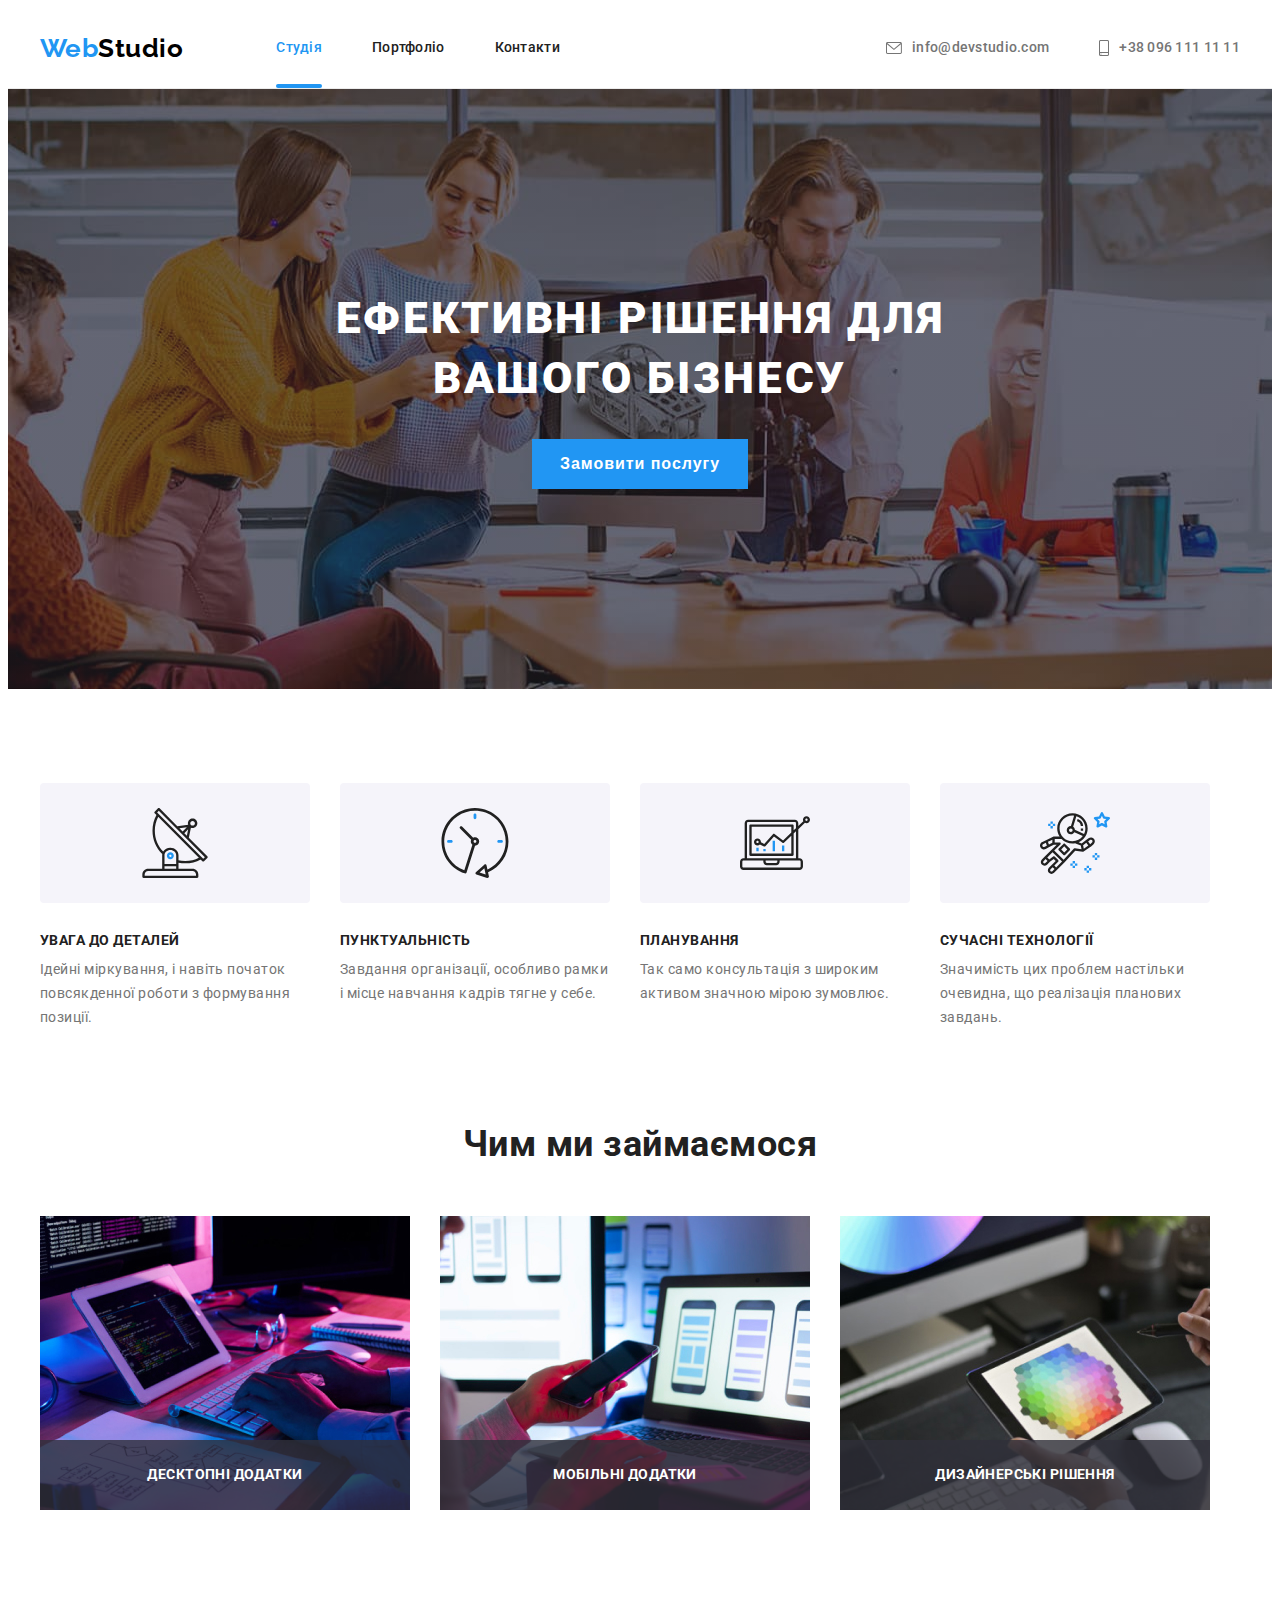
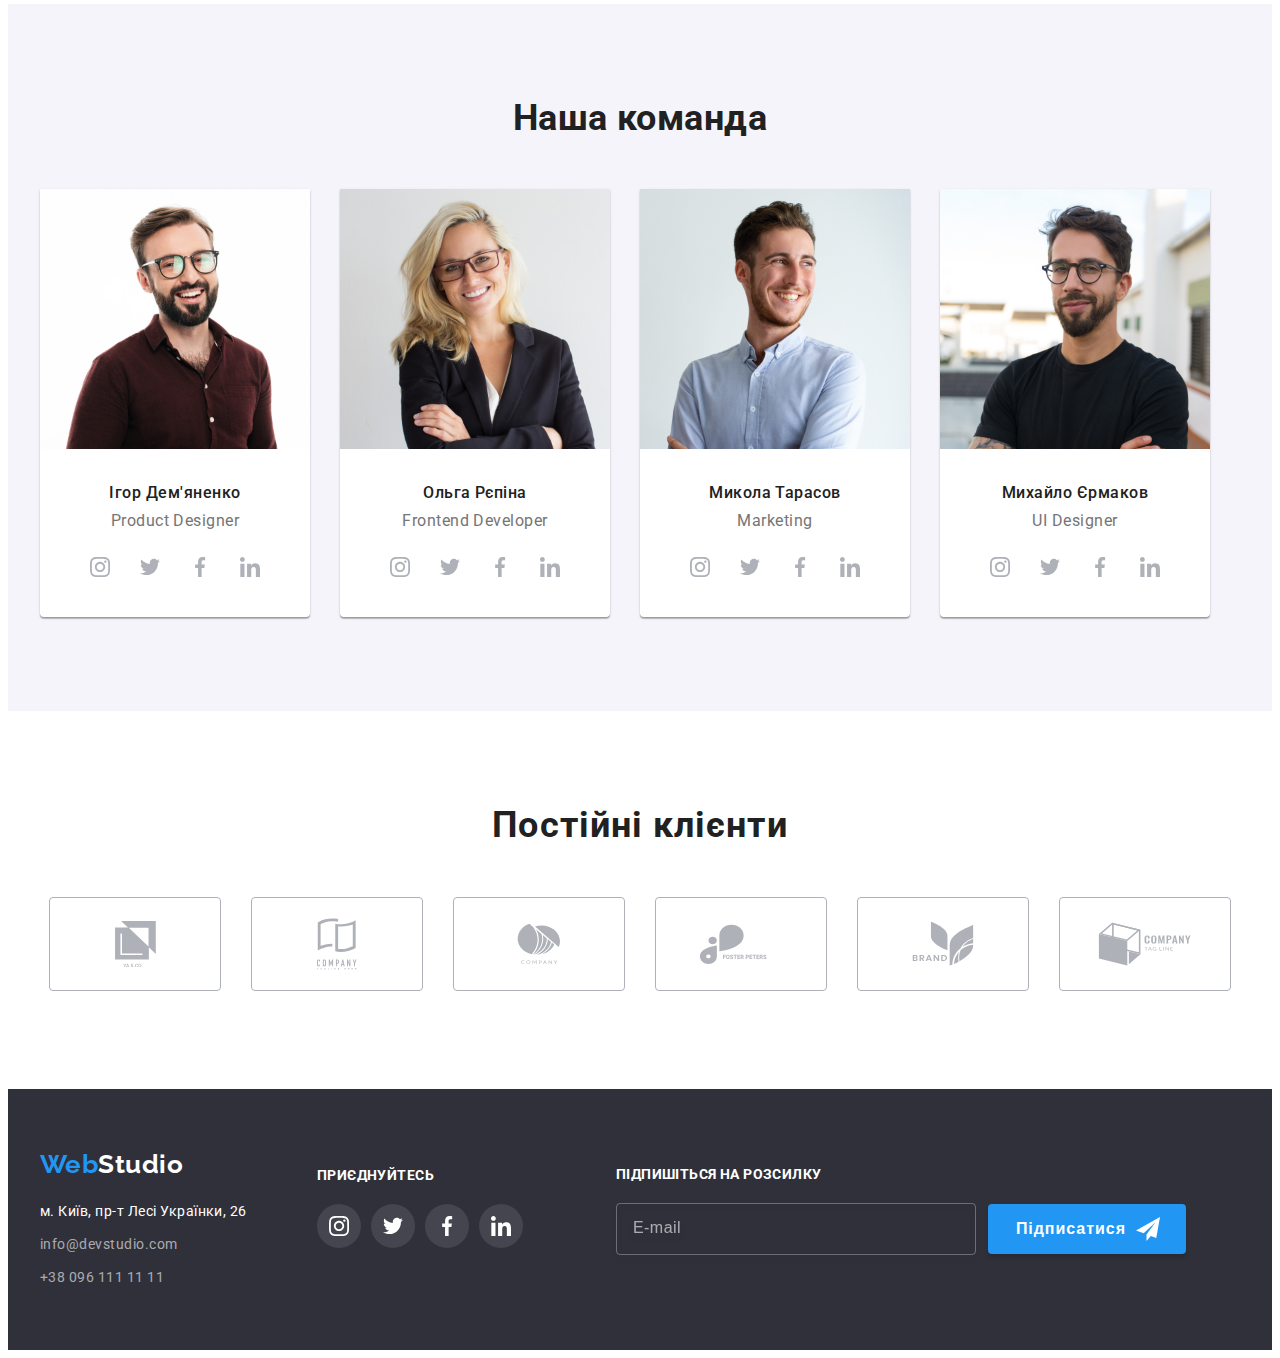
==== index.html @ 874a7e64 "first" ====
<!DOCTYPE html>
<html lang="uk">
  <head>
    <meta charset="UTF-8" />
    <meta http-equiv="X-UA-Compatible" content="IE=edge" />
    <meta name="viewport" content="width=device-width, initial-scale=1.0" />
    <title>Document</title>
    <link
      href="https://fonts.googleapis.com/css2?family=Raleway:wght@700&family=Roboto:wght@400;500;700;900&display=swap"
      rel="stylesheet"
    />
    <link
      rel="stylesheet"
      href="https://cdnjs.cloudflare.com/ajax/libs/modern-normalize/1.1.0/modern-normalize.min.css"
      integrity="sha512-wpPYUAdjBVSE4KJnH1VR1HeZfpl1ub8YT/NKx4PuQ5NmX2tKuGu6U/JRp5y+Y8XG2tV+wKQpNHVUX03MfMFn9Q=="
      crossorigin="anonymous"
      referrerpolicy="no-referrer"
    />
    <link rel="stylesheet" href="./css/styles.css" />
  </head>
  <body>
    <!--Шапка сайта-->
    <header class="page-header">
      <div class="container main-nav">
        <nav class="head-nav">
          <a href="./index.html" class="logo"
            >Web<span class="log">Studio</span></a
          >
          <ul class="site-nav">
            <li class="item">
              <a href="./index.html" class="link curret">Студія</a>
            </li>
            <li class="item">
              <a href="./portfolio.html" class="link">Портфоліо</a>
            </li>
            <li class="item"><a href="" class="link">Контакти</a></li>
          </ul>
        </nav>
        <ul class="auth-nav">
          <li class="item">
            <a href="tel:info@devstudio.com" class="button-primary"
              ><svg class="primary-icon" width="16" height="12">
                <use href="./images/icons.svg#envelope" /></svg
              >info@devstudio.com</a
            >
          </li>
          <li class="item">
            <a href="mailto:+380961111111" class="button-primary"
              ><svg class="primary-icon" width="10" height="16">
                <use href="./images/icons.svg#smartphone" />
              </svg>
              +38 096 111 11 11
            </a>
          </li>
        </ul>
      </div>
    </header>
    <main>
      <!--Эффектив-->
      <section class="hero">
        <div class="container">
          <h1 class="hero-title">Ефективні рішення для вашого бізнесу</h1>
          <button type="button" class="button-premium" data-modal-open>
            Замовити послугу
          </button>
          <div class="backdrop is-hidden" data-modal>
            <div class="modal">
              <button type="button" class="modal-link" data-modal-close>
                <svg class="modal-close" width="18" height="18">
                  <use href="./images/icons.svg#close" />
                </svg>
              </button>
            </div>
          </div>
        </div>
      </section>
      <!--Особенности-->
      <section class="section-first">
        <div class="container">
          <!--<h2 class="section-title">Особенности</h2>-->

          <ul class="feature-list">
            <li class="feature-item">
              <div class="feature-div">
                <svg class="feature-icon" width="70" height="70">
                  <use href="./images/icons.svg#antenna" />
                </svg>
              </div>
              <h3 class="title">Увага до деталей</h3>
              <p class="feature-text">
                Ідейні міркування, і навіть початок повсякденної роботи з
                формування позиції.
              </p>
            </li>
            <li class="feature-item">
              <div class="feature-div">
                <svg class="feature-icon" width="70" height="70">
                  <use href="./images/icons.svg#clock" />
                </svg>
              </div>
              <h3 class="title">Пунктуальність</h3>
              <p class="feature-text">
                Завдання організації, особливо рамки і місце навчання кадрів
                тягне у себе.
              </p>
            </li>
            <li class="feature-item">
              <div class="feature-div">
                <svg class="feature-icon" width="70" height="70">
                  <use href="./images/icons.svg#diagram" />
                </svg>
              </div>
              <h3 class="title">Планування</h3>
              <p class="feature-text">
                Так само консультація з широким активом значною мірою зумовлює.
              </p>
            </li>
            <li class="feature-item">
              <div class="feature-div">
                <svg class="feature-icon" width="70" height="70">
                  <use href="./images/icons.svg#astronaut" />
                </svg>
              </div>
              <h3 class="title">Сучасні технології</h3>
              <p class="feature-text">
                Значимість цих проблем настільки очевидна, що реалізація
                планових завдань.
              </p>
            </li>
          </ul>
        </div>
      </section>
      <!--Чем мы занимаемся-->
      <section class="section-comand">
        <div class="container">
          <h2 class="work-comand">Чим ми займаємося</h2>
          <ul class="work-list">
            <li class="items">
              <img src="./images/imgd.jpg" alt="печатает" width="370" />
              <div class="work-product">
                <p class="title-items">Десктопні додатки</p>
              </div>
            </li>
            <li class="items">
              <img src="./images/imge.jpg" alt="сканирует" width="370" />
              <div class="work-product">
                <p class="title-items">Мобільні додатки</p>
              </div>
            </li>
            <li class="items">
              <img src="./images/imgf.jpg" alt="выбирает" width="370" />
              <div class="work-product">
                <p class="title-items">Дизайнерські рішення</p>
              </div>
            </li>
          </ul>
        </div>
      </section>
      <!--Команда-->
      <section class="work">
        <div class="container">
          <h2 class="work-comand">Наша команда</h2>
          <ul class="work-list">
            <li class="item">
              <img src="./images/imgs.jpg" alt="первый" width="270" />
              <div class="work-div">
                <h3 class="title">Ігор Дем'яненко</h3>
                <p class="work-text">Product Designer</p>
                <ul class="social-lists">
                  <li class="social-list">
                    <a class="social-link" href=""
                      ><svg class="social-icon" width="20" height="20">
                        <use href="./images/icons.svg#instagram" /></svg
                    ></a>
                  </li>
                  <li class="social-list">
                    <a class="social-link" href=""
                      ><svg class="social-icon" width="20" height="20">
                        <use href="./images/icons.svg#twitter" /></svg
                    ></a>
                  </li>
                  <li class="social-list">
                    <a class="social-link" href=""
                      ><svg class="social-icon" width="20" height="20">
                        <use href="./images/icons.svg#facebook" /></svg
                    ></a>
                  </li>
                  <li class="social-list">
                    <a class="social-link" href=""
                      ><svg class="social-icon" width="20" height="20">
                        <use href="./images/icons.svg#linkedin" /></svg
                    ></a>
                  </li>
                </ul>
              </div>
            </li>
            <li class="item">
              <img src="./images/imga.jpg" alt="второй" width="270" />
              <div class="work-div">
                <h3 class="title">Ольга Рєпіна</h3>
                <p class="work-text">Frontend Developer</p>
                <ul class="social-lists">
                  <li class="social-list">
                    <a class="social-link" href=""
                      ><svg class="social-icon" width="20" height="20">
                        <use href="./images/icons.svg#instagram" /></svg
                    ></a>
                  </li>
                  <li class="social-list">
                    <a class="social-link" href=""
                      ><svg class="social-icon" width="20" height="20">
                        <use href="./images/icons.svg#twitter" /></svg
                    ></a>
                  </li>
                  <li class="social-list">
                    <a class="social-link" href=""
                      ><svg class="social-icon" width="20" height="20">
                        <use href="./images/icons.svg#facebook" /></svg
                    ></a>
                  </li>
                  <li class="social-list">
                    <a class="social-link" href=""
                      ><svg class="social-icon" width="20" height="20">
                        <use href="./images/icons.svg#linkedin" /></svg
                    ></a>
                  </li>
                </ul>
              </div>
            </li>
            <li class="item">
              <img src="./images/imgb.jpg" alt="третий" width="270" />
              <div class="work-div">
                <h3 class="title">Микола Тарасов</h3>
                <p class="work-text">Marketing</p>
                <ul class="social-lists">
                  <li class="social-list">
                    <a class="social-link" href=""
                      ><svg class="social-icon" width="20" height="20">
                        <use href="./images/icons.svg#instagram" /></svg
                    ></a>
                  </li>
                  <li class="social-list">
                    <a class="social-link" href=""
                      ><svg class="social-icon" width="20" height="20">
                        <use href="./images/icons.svg#twitter" /></svg
                    ></a>
                  </li>
                  <li class="social-list">
                    <a class="social-link" href=""
                      ><svg class="social-icon" width="20" height="20">
                        <use href="./images/icons.svg#facebook" /></svg
                    ></a>
                  </li>
                  <li class="social-list">
                    <a class="social-link" href=""
                      ><svg class="social-icon" width="20" height="20">
                        <use href="./images/icons.svg#linkedin" /></svg
                    ></a>
                  </li>
                </ul>
              </div>
            </li>
            <li class="item">
              <img src="./images/imgc.jpg" alt="четвертый" width="270" />
              <div class="work-div">
                <h3 class="title">Михайло Єрмаков</h3>
                <p class="work-text">UI Designer</p>
                <ul class="social-lists">
                  <li class="social-list">
                    <a class="social-link" href=""
                      ><svg class="social-icon" width="20" height="20">
                        <use href="./images/icons.svg#instagram" /></svg
                    ></a>
                  </li>
                  <li class="social-list">
                    <a class="social-link" href=""
                      ><svg class="social-icon" width="20" height="20">
                        <use href="./images/icons.svg#twitter" /></svg
                    ></a>
                  </li>
                  <li class="social-list">
                    <a class="social-link" href=""
                      ><svg class="social-icon" width="20" height="20">
                        <use href="./images/icons.svg#facebook" /></svg
                    ></a>
                  </li>
                  <li class="social-list">
                    <a class="social-link" href=""
                      ><svg class="social-icon" width="20" height="20">
                        <use href="./images/icons.svg#linkedin" /></svg
                    ></a>
                  </li>
                </ul>
              </div>
            </li>
          </ul>
        </div>
      </section>
      <section class="client">
        <div class="container">
          <h2 class="client-title">Постійні клієнти</h2>
          <ul class="client-lists">
            <li class="client-list">
              <a class="client-link" href=""
                ><svg class="client-icon" width="41" height="46.7">
                  <use href="./images/icons.svg#group" /></svg
              ></a>
            </li>
            <li class="client-list">
              <a class="client-link" href=""
                ><svg class="client-icon" width="40" height="52">
                  <use href="./images/icons.svg#groupa" /></svg
              ></a>
            </li>
            <li class="client-list">
              <a class="client-link" href=""
                ><svg class="client-icon" width="43.46" height="41.18">
                  <use href="./images/icons.svg#groupb" /></svg
              ></a>
            </li>
            <li class="client-list">
              <a class="client-link" href=""
                ><svg class="client-icon" width="84.4" height="40.6">
                  <use href="./images/icons.svg#groupc" /></svg
              ></a>
            </li>
            <li class="client-list">
              <a class="client-link" href=""
                ><svg class="client-icon" width="62.5" height="45.4">
                  <use href="./images/icons.svg#groups" /></svg
              ></a>
            </li>
            <li class="client-list">
              <a class="client-link" href=""
                ><svg class="client-icon" width="93.7" height="43.9">
                  <use href="./images/icons.svg#groupe" /></svg
              ></a>
            </li>
          </ul>
        </div>
      </section>
    </main>
    <!--Футер-->
    <footer class="footer-fons">
      <div class="container">
        <ul class="footer-content">
          <li class="foot-link">
            <a href="./index.html" class="logo"
              >Web<span class="logos">Studio</span></a
            >
            <address>
              <ul class="adress-list">
                <li class="adress-item">
                  <a
                    href=""
                    target="_blank"
                    rel="noopener noreferrer"
                    class="adress-map"
                  >
                    м. Київ, пр-т Лесі Українки, 26
                  </a>
                </li>
                <li class="adress-item">
                  <a href="tel:info@devstudio.com" class="adress"
                    >info@devstudio.com</a
                  >
                </li>
                <li class="adress-item">
                  <a href="mailto:+380961111111" class="adress"
                    >+38 096 111 11 11</a
                  >
                </li>
              </ul>
            </address>
          </li>
          <li class="foot-link">
            <p class="footer-text">Приєднуйтесь</p>
            <ul class="footer-list">
              <li class="footer-item">
                <a href="" class="footer-link"
                  ><svg class="icon-footer" width="20" height="20">
                    <use href="./images/icons.svg#instagram" /></svg
                ></a>
              </li>
              <li class="footer-item">
                <a href="" class="footer-link"
                  ><svg class="icon-footer" width="20" height="20">
                    <use href="./images/icons.svg#twitter" /></svg
                ></a>
              </li>
              <li class="footer-item">
                <a href="" class="footer-link"
                  ><svg class="icon-footer" width="20" height="20">
                    <use href="./images/icons.svg#facebook" /></svg
                ></a>
              </li>
              <li class="footer-item">
                <a href="" class="footer-link"
                  ><svg class="icon-footer" width="20" height="20">
                    <use href="./images/icons.svg#linkedin" /></svg
                ></a>
              </li>
            </ul>
          </li>
          <li class="foot-link form"> <p class="footer-form">Підпишіться на розсилку</p>
         <div class="div-form"><form><label>
          <input type="email" name="email" placeholder="E-mail"/></label>
            </form>
            <button type="submit" class="button-footer">Підписатися <svg class="form-icon" width="24" height="24"><use href="./images/icons.svg#send" /></svg></button></div>
          </li>
        </ul>
      </div>
    </footer>
    <script src="./js/modal.js"></script>
  </body>
</html>
---- css/styles.css ----
/* цвет основгого текса #757575 */
/* второй цвет #212121 */
/* белый #FFFFFF */
/* акцент #2196F3 */
/* цвет фона #E5E5E5 */
/* второй цвет фона #2F303A */
/* третий цвет фона #F5F4FA */
:root {
  --primary-text-color: #757575;
  --title-text-color: #212121;
  --accent-color: #2196f3;
  --primary-bg-color: #e5e5e5;
}
body {
  color: var(--primary-text-color);
  font-family: Roboto, sans-serif;
  letter-spacing: 0.03em;
}

ul {
  list-style: none;
  margin: 0;
  padding: 0;
}
button {
  border: none;
}

.container {
  width: 1200px;
  margin: 0 auto;
  padding: 0 15px;
}

/*page-header*/
.page-header {
  background-color: #ffffff;
  border-bottom: 1px solid #ececec;
}

/*main-nav*/
.container.main-nav {
  display: flex;
  align-items: center;
}
.head-nav {
  display: flex;
  align-items: center;
}

.logo {
  font-family: Raleway, cursive;
  font-weight: 700;
  font-size: 26px;
  line-height: 1.19;
  text-decoration: none;
  color: var(--accent-color);
}
.log {
  font-family: Raleway, cursive;
  font-weight: 700;
  font-size: 26px;
  line-height: 1.19;
  text-decoration: none;
  color: #000000;
}
.logos {
  font-family: Raleway, cursive;
  font-weight: 700;
  font-size: 26px;
  line-height: 1.19;
  color: #ffffff;
}
/* site nav*/
.site-nav {
  display: flex;
  margin-left: 93px;
}

.site-nav .item:not(:last-child) {
  margin-right: 50px;
}
.site-nav .link.curret::after {
  content: '';
  content: '';
  display: block;
  width: 100%;
  height: 3.75px;
  background-color: var(--accent-color);
  position: absolute;
  bottom: 0;
  left: 0;
  border-radius: 2px;
}

.site-nav .link {
  position: relative;
  padding-top: 32px;
  padding-bottom: 32px;
  display: block;
  font-weight: 500;
  font-size: 14px;
  line-height: 1.14;
  letter-spacing: 0.02em;
  text-decoration: none;
  color: var(--title-text-color);
  transition: color 250ms cubic-bezier(0.4, 0, 0.2, 1);
}
.site-nav .link:hover,
.site-nav .link:focus {
  color: var(--accent-color);
}
.link.curret {
  color: var(--accent-color);
  text-decoration: none;
}

.auth-nav {
  margin-left: auto;
  display: flex;
  align-items: center;
}
.auth-nav .item + .item {
  margin-left: 50px;
}
.primary-icon {
  margin-right: 10px;
  fill: var(--primary-text-color);
  transition: fill 250ms cubic-bezier(0.4, 0, 0.2, 1);
}
.item .button-primary {
  display: flex;
  align-items: center;
}
.button-primary {
  font-weight: 500;
  font-size: 14px;
  line-height: 1.14;
  letter-spacing: 0.02em;
  text-decoration: none;
  color: var(--primary-text-color);
  transition: color 250ms cubic-bezier(0.4, 0, 0.2, 1);
}

.button-primary:hover,
.button-primary:focus {
  color: var(--accent-color);
}
.auth-nav .button-primary:hover .primary-icon,
.auth-nav .button-primary:focus .primary-icon {
  fill: var(--accent-color);
}
/* effect*/
.hero {
  max-width: 1600px;
  margin: 0 auto;
  padding-top: 200px;
  padding-bottom: 200px;
  text-align: center;
  background-color: #2f303a;
  background-image: linear-gradient(
      rgba(47, 48, 58, 0.4),
      rgba(47, 48, 58, 0.4)
    ),
    url('../images/fon.jpg');
  background-repeat: no-repeat;
  background-size: cover;
  background-position: center;
}
.hero-title,
.section-our {
  max-width: 696px;
  margin: 0 auto;
  font-weight: 900;
  font-size: 44px;
  line-height: 1.36;
  text-align: center;
  letter-spacing: 0.06em;
  text-transform: uppercase;
  color: #ffffff;
}
.button-premium {
  padding-top: 10px;
  padding-bottom: 10px;
  margin-top: 30px;
  width: 216px;
  font-weight: 700;
  font-size: 16px;
  line-height: 1.87;
  align-items: center;
  text-align: center;
  letter-spacing: 0.06em;
  color: #ffffff;
  background-color: var(--accent-color);
  transition: 250ms cubic-bezier(0.4, 0, 0.2, 1);
}
.backdrop {
  position: fixed;
  top: 0;
  left: 0;
  width: 100%;
  height: 100%;
  background-color: rgba(0, 0, 0, 0.2);
  transition: 250ms cubic-bezier(0.4, 0, 0.2, 1);
  z-index: 2;
}
.backdrop.is-hidden {
  opacity: 0;
  pointer-events: none;
  overflow: visible;
  transition: 250ms cubic-bezier(0.4, 0, 0.2, 1);
}
.backdrop.is-hidden .modal {
  transform: translate(-50%, -50%);
}
.modal {
  min-width: 528px;
  min-height: 581px;
  background-color: #ffffff;
  position: absolute;
  top: 50%;
  left: 50%;
  transform: translate(-50%, -50%);
}
.modal-link {
  width: 30px;
  height: 30px;
  background-color: #ffffff;
  border-radius: 50%;
  display: flex;
  align-items: center;
  justify-content: center;
  border: 1px solid #0000001a;
  padding: 0;
  margin-left: auto;
  margin-top: 8px;
  margin-right: 8px;
}

/*section*/
.section-first {
  padding-top: 94px;
  padding-bottom: 94px;
}
.section-title {
  margin-top: 0;
  margin-bottom: 0;
  font-weight: 700;
  font-size: 36px;
  line-height: 1.16;
  text-align: center;
  opacity: 0;
  color: var(--title-text-color);
}
/*feature*/
.feature-list {
  display: flex;
  flex-wrap: wrap;
  gap: 30px;
}
.feature-item {
  width: 270px;
}
.feature-icon {
  width: 70px;
  height: 70px;
  display: flex;
  justify-content: center;
  align-items: center;
}
.feature-div {
  width: 270px;
  height: 120px;
  background-color: #f5f4fa;
  border-radius: 4px;
  display: flex;
  justify-content: center;
  align-items: center;
}
.feature-list .title {
  margin-top: 30px;
  margin-bottom: 10px;
  font-weight: 700;
  font-size: 14px;
  line-height: 1.14;
  text-transform: uppercase;
  color: var(--title-text-color);
}
.feature-text {
  margin-top: 0;
  margin-bottom: 0;
  font-weight: 400;
  font-size: 14px;
  line-height: 1.7;
}
/*work*/
.section-comand {
  padding-bottom: 94px;
}

.work-comand {
  margin-top: 0;
  margin-bottom: 50px;
  font-weight: 700;
  font-size: 36px;
  line-height: 1.16;
  text-align: center;
  color: var(--title-text-color);
}
.work {
  padding-top: 94px;
  padding-bottom: 94px;
  background-color: #f5f4fa;
}

.work-list {
  display: flex;
  flex-wrap: wrap;
}
.items {
  width: 370px;
  height: 294px;
  margin-right: 30px;
  position: relative;
}
.items:nth-child(3n) {
  margin-right: 0;
}
.title-items {
  font-weight: 700;
  font-size: 14px;
  line-height: 1.14;
  text-align: center;
  letter-spacing: 0.03em;
  text-transform: uppercase;
  color: #ffffff;
  padding-top: 27px;
  padding-bottom: 27px;
  margin: 0;
}
.work-product {
  background: rgba(47, 48, 58, 0.8);
  position: absolute;
  width: 100%;
  height: 70px;
  margin: 0;
  bottom: 0;
  right: 0;
}
.work-list .item {
  margin-right: 30px;
  box-shadow: 0px 1px 3px rgba(0, 0, 0, 0.12), 0px 1px 1px rgba(0, 0, 0, 0.14),
    0px 2px 1px rgba(0, 0, 0, 0.2);
  border-radius: 0px 0px 4px 4px;
  border-radius: 0px 0px 4px 4px;
  background-color: #ffffff;
}
.work-list .item:nth-child(4n) {
  margin-right: 0;
}
.work-list .title {
  margin-top: 0;
  margin-bottom: 10px;
  font-weight: 500;
  font-size: 16px;
  line-height: 1.19;
  text-align: center;
  color: var(--title-text-color);
}
.work-text {
  margin-top: 0;
  margin-bottom: 16px;
  font-weight: 400;
  font-size: 16px;
  line-height: 1.18;
  text-align: center;
}
.work-div {
  padding-top: 30px;
  padding-bottom: 30px;
}
.social-list:not(:last-child) {
  margin-right: 10px;
}

.social-link {
  border-radius: 50%;
  display: flex;
  justify-content: center;
  align-items: center;
  width: 40px;
  height: 40px;
  background-color: #ffffff;
  transition: background-color 250ms cubic-bezier(0.4, 0, 0.2, 1);
}
.social-link:hover,
.social-link:focus {
  background-color: var(--accent-color);
}
.social-link:hover .social-icon,
.social-link:focus .social-icon {
  fill: #ffffff;
}

.social-lists {
  display: flex;
  justify-content: center;
  align-items: center;
}
.social-icon {
  width: 20px;
  height: 20px;
  fill: #afb1b8;
  transition: fill 250ms cubic-bezier(0.4, 0, 0.2, 1);
}
/*button*/
.button {
  color: var(--primary-text-color);
}
/*project*/
.section-project {
  padding-top: 94px;
  padding-bottom: 94px;
}
.project-cursor {
  margin-top: 0;
  margin-bottom: 50px;
  align-items: center;
  justify-content: center;
  display: flex;
  flex-wrap: wrap;
}
.item-cursor {
  margin-right: 8px;
  border-radius: 4px;
  transition: box-shadow 250ms cubic-bezier(0.4, 0, 0.2, 1);
}
.item-cursor:last-child {
  margin: 0;
}
.cursor {
  border-radius: 4px;
  padding: 6px 22px;
  cursor: pointer;
  font-weight: 500;
  font-size: 16px;
  line-height: 1.62;
  color: var(--title-text-color);
  transition: color, background-color 250ms cubic-bezier(0.4, 0, 0.2, 1);
}
.cursor.i {
  width: 73px;
}

.cursor.t {
  width: 125px;
}
.cursor.e {
  width: 112px;
}
.cursor.a {
  width: 103px;
}
.cursor.m {
  width: 130px;
}
.project-cursor .cursor:hover,
.project-cursor .cursor:focus {
  color: #ffffff;
  background-color: var(--accent-color);
}
.item-cursor:hover,
.item-cursor:focus {
  box-shadow: 0px 3px 1px rgba(0, 0, 0, 0.1), 0px 1px 2px rgba(0, 0, 0, 0.08),
    0px 2px 2px rgba(0, 0, 0, 0.12);
  border-radius: 4px;
}
.project-link {
  text-decoration: none;
}
.project-work .project {
  margin-top: 0;
  margin-bottom: 4px;
  font-weight: 700;
  font-size: 18px;
  line-height: 2;
  letter-spacing: 0.06em;
  text-decoration: none;
  color: var(--title-text-color);
}
.project-work {
  display: flex;
  flex-wrap: wrap;
}

.flex-item {
  background-color: #ffffff;
  width: 370px;
  margin-right: 30px;
  margin-bottom: 30px;
  border: 1px solid #eeeeee;
  transition: box-shadow 250ms cubic-bezier(0.4, 0, 0.2, 1);
}
.flex-item:hover {
  box-shadow: 0px 1px 1px rgba(0, 0, 0, 0.12), 0px 4px 4px rgba(0, 0, 0, 0.06),
    1px 4px 6px rgba(0, 0, 0, 0.16);
}
.flex-item:nth-child(3n) {
  margin-right: 0;
}
.project-text {
  margin-top: 0;
  margin-bottom: 0;
  font-weight: 400;
  font-size: 16px;
  line-height: 1.87;
  text-decoration: none;
  color: var(--primary-text-color);
}
.project-div {
  padding: 20px 24px;
}
.project-overlay {
  position: relative;
  overflow: hidden;
  transition: 250ms cubic-bezier(0.4, 0, 0.2, 1);
}
.project-product {
  position: absolute;
  bottom: 0;
  left: 0;
  margin: 0;
  width: 100%;
  height: 100%;
  background-color: var(--accent-color);
  padding: 63px 24px;
  transform: translateY(100%);
  opacity: 0;
  overflow: hidden;
  transition: 250ms cubic-bezier(0.4, 0, 0.2, 1);
}
.project-link:hover .project-product {
  opacity: 1;
}
.project-link:hover .project-product {
  transform: translateY(0);
}

.filter-title {
  font-weight: 400;
  font-size: 18px;
  line-height: 1.5;
  letter-spacing: 0.03em;
  color: #ffffff;

  margin: 0;
}
/*client*/
.client {
  padding-top: 94px;
  padding-bottom: 98px;
}
.client-title {
  margin-top: 0;
  margin-bottom: 50px;
  margin-left: 0;
  margin-right: 0;
  font-weight: 700;
  font-size: 36px;
  line-height: 1.16;
  text-align: center;
  letter-spacing: 0.03em;
  color: var(--title-text-color);
}
.client-lists {
  display: flex;
  justify-content: center;
  align-items: center;
}
.client-list:not(:last-child) {
  margin-right: 30px;
}
.client-icon {
  display: flex;
  justify-content: center;
  align-items: center;
}

.client-link {
  border: 1px solid #afb1b8;
  border-radius: 4px;
  width: 170px;
  height: 92px;
  display: flex;
  justify-content: center;
  align-items: center;
  transition: border 250ms cubic-bezier(0.4, 0, 0.2, 1);
}
.client-icon {
  fill: #afb1b8;
  transition: fill 250ms cubic-bezier(0.4, 0, 0.2, 1);
}
.client-link:hover .client-icon,
.client-link:focus .client-icon {
  fill: var(--accent-color);
}
.client-link:hover,
.client-link:focus {
  border: 1px solid var(--accent-color);
}
/**footer*/
.footer-fons {
  margin-top: 0;
  margin-bottom: 0;
  padding-top: 60px;
  padding-bottom: 60px;
  background-color: #2f303a;
}

.adress-list {
  margin-top: 20px;
}
.adress-map {
  font-weight: 400;
  font-size: 14px;
  line-height: 1.71;
  text-decoration: none;
  font-style: normal;
  color: #ffffff;
  transition: color 250ms cubic-bezier(0.4, 0, 0.2, 1);
}

.adress {
  font-weight: 400;
  font-size: 14px;
  line-height: 1.71;
  text-decoration: none;
  font-style: normal;
  color: rgba(255, 255, 255, 0.6);
  transition: color 250ms cubic-bezier(0.4, 0, 0.2, 1);
}
.adress-map:hover,
.adress-map:focus {
  color: var(--accent-color);
}
.adress:hover,
.adress:focus {
  color: var(--accent-color);
}
.adress-item {
  margin-bottom: 9px;
}
.adress-item:last-child {
  margin: 0;
}
.footer-content {
  display: flex;
  align-items: center;
}

.footer-text {
  max-width: 116px;
  font-weight: 700;
  font-size: 14px;
  line-height: 1.14;
  letter-spacing: 0.03em;
  text-transform: uppercase;
  color: #ffffff;
  margin-bottom: 20px;
  margin-top: 15px;
  padding: 0;
}
.footer-list {
  display: flex;
  align-items: center;
  justify-content: center;
  margin-bottom: 37px;
}
.foot-link:not(:last-child) {
  margin-right: 70px;
}
.footer-item:not(:last-child) {
  margin-right: 10px;
}
.footer-link {
  border-radius: 50%;
  display: flex;
  justify-content: center;
  align-items: center;
  width: 44px;
  height: 44px;
  background-color: rgba(255, 255, 255, 0.1);
  transition:  250ms cubic-bezier(0.4, 0, 0.2, 1);
}
.icon-footer {
  fill: #ffffff;
}
.footer-link:hover,
.footer-link:focus {
  background-color: var(--accent-color);
}
.footer-form{
  font-weight: 700;
    font-size: 14px;
    line-height: 1.14;
    letter-spacing: 0.03em;
    text-transform: uppercase;
    color: #FFFFFF;
    margin-bottom: 20px;
    margin-top: 0;
}
.foot-link input{
 width: 358px;
 height: 50px;
border: 1px solid rgba(255, 255, 255, 0.3);
  filter: drop-shadow(0px 4px 4px rgba(0, 0, 0, 0.15));
  border-radius: 4px;
  background-color: transparent;
  padding: 0;
outline: 0;
}
.foot-link ::placeholder{
  font-weight: 400;
  font-size: 16px;
    line-height: 1.25;
    display: flex;
    align-items: center;
    letter-spacing: 0.03em;
    color: rgba(255, 255, 255, 0.6);
    padding-left: 16px;
    padding-top: 15px;
    padding-bottom: 15px;
    
}
.button-footer{
  width: 200px;
  height: 50px;
  background-color: #2196F3;;
box-shadow: 0px 4px 4px rgba(0, 0, 0, 0.15);
  border-radius: 4px;
  font-weight: 700;
    font-size: 16px;
    line-height: 1.87;
    display: flex;
    align-items: center;
    text-align: center;
    letter-spacing: 0.06em;
    color: #FFFFFF;
    padding-top: 10px;
    padding-bottom: 10px;
    padding-left: 28px;
    padding-right: 0;
    margin-left: 12px;
}
.form-icon{
  margin-left: 10px;
margin-right: 8px;
text-align: center;
}
.div-form{
  display: flex;
  justify-content: center;
  align-items: center;
}
.foot-link.form{
  width: 570px;
  height: 86px;
  margin-top: 15px;
  margin-bottom: 34px;
  margin-left: 23px;
}
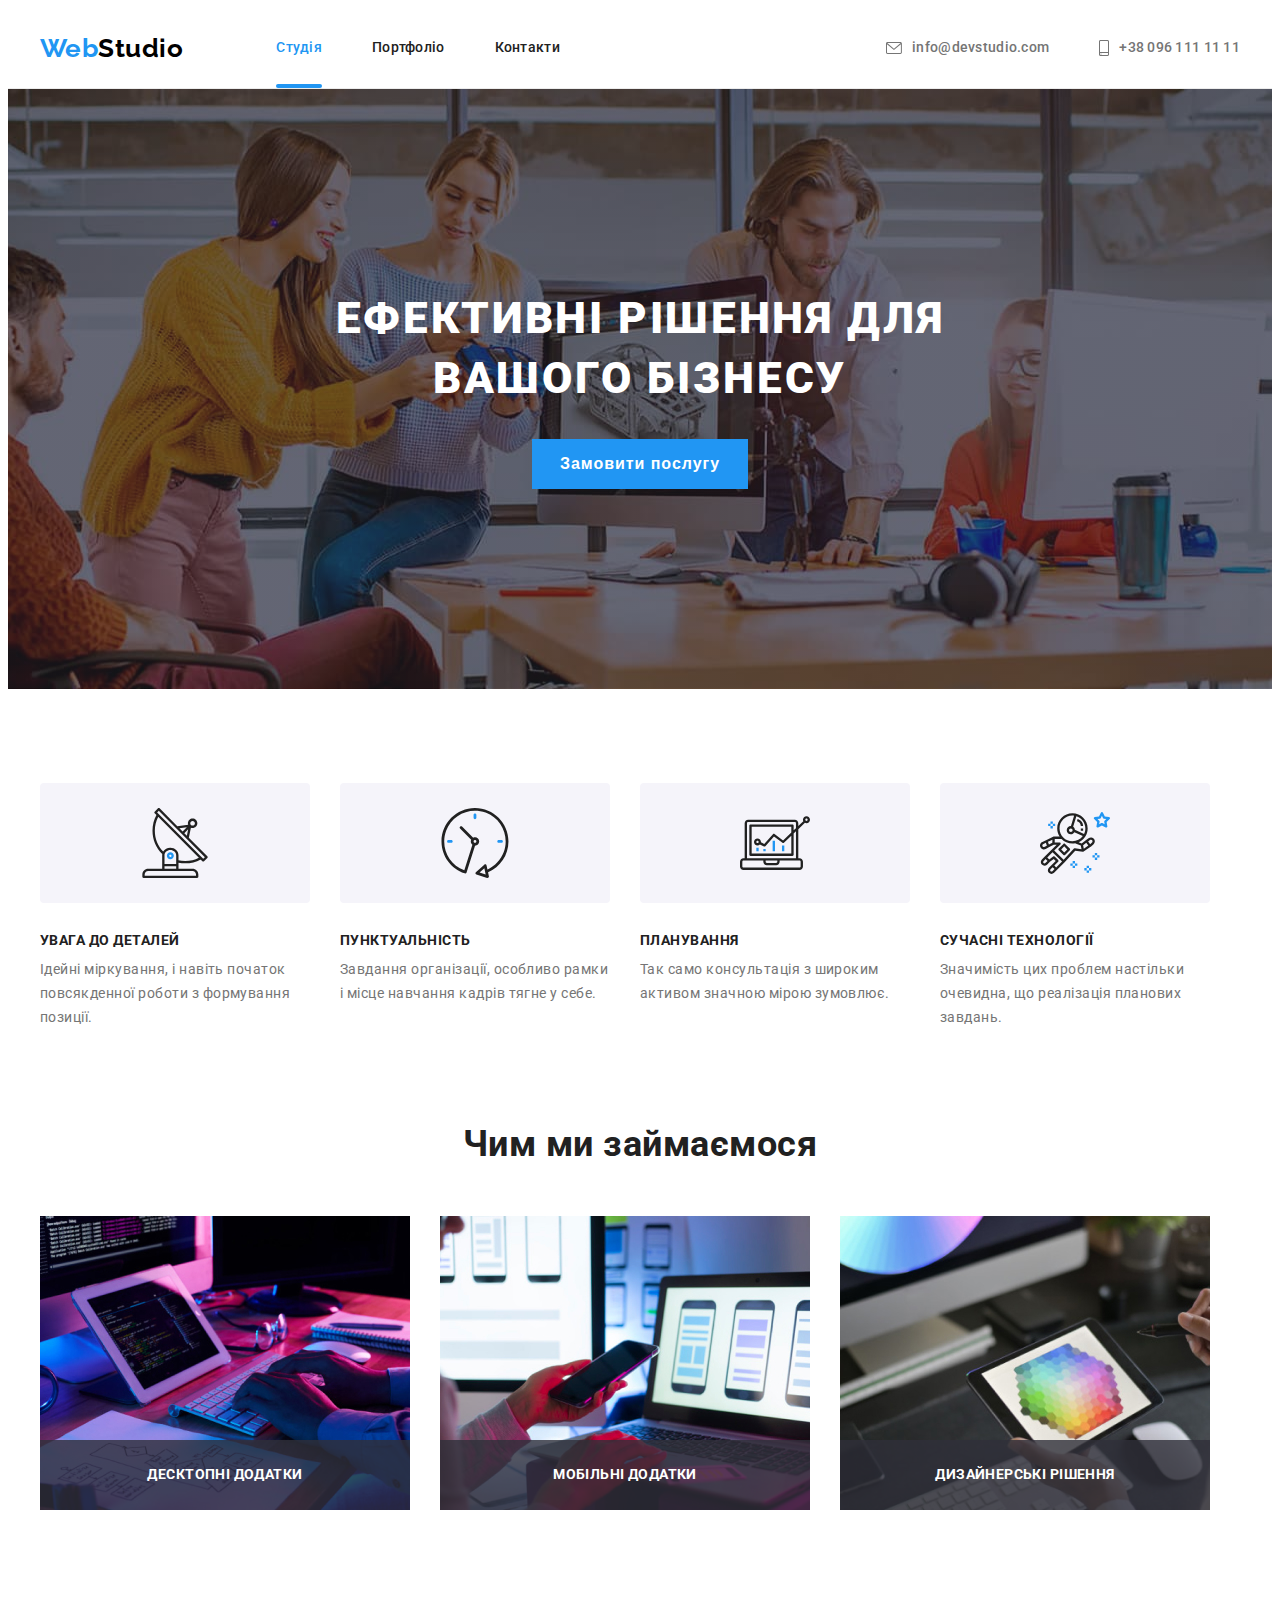
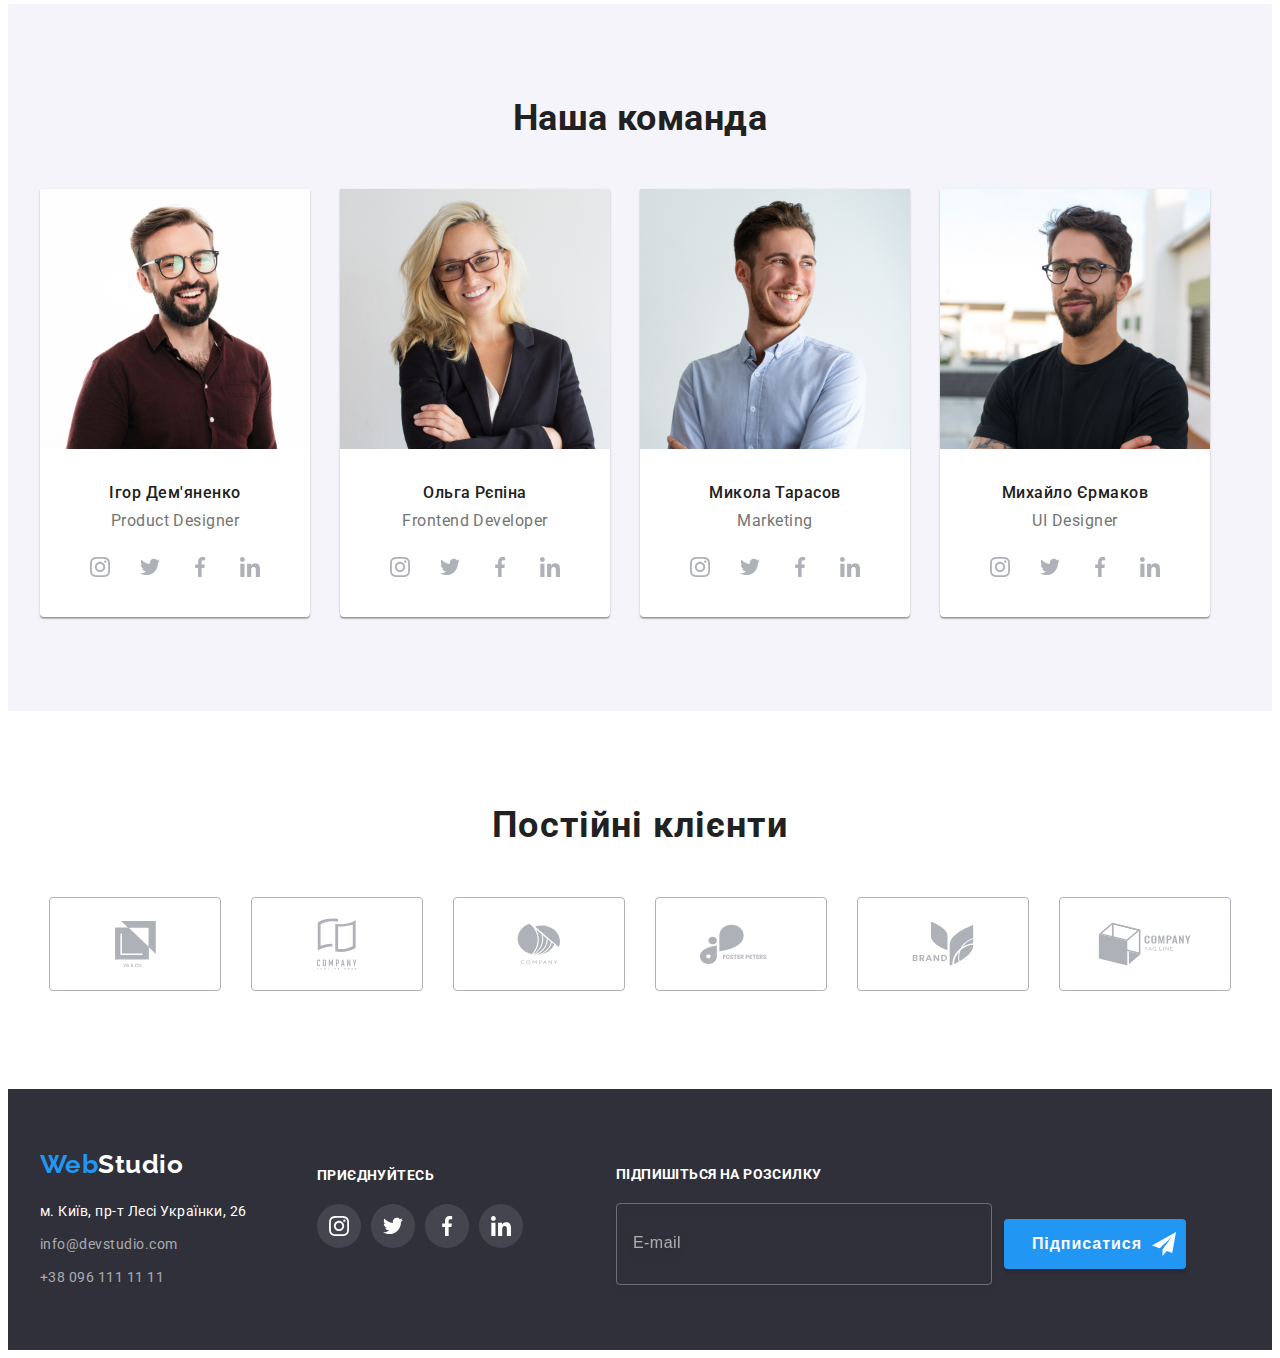
==== commit 4d424bdf: "home work" ====
--- a/index.html
+++ b/index.html
@@ -70,6 +70,47 @@
                   <use href="./images/icons.svg#close" />
                 </svg>
               </button>
+            <h2 class="modal-title">Залиште свої дані, ми вам передзвонимо</h2>
+             <form class="modal-label">
+              <div class="modal-form">
+               
+                <label  class="form-label">
+                Ім'я </label>
+                <input type="text" class="input-form" id="user-name" name="user-name" /><svg class="icon-form" width="18px" height="18px">
+                    <use href="./images/icons.svg#person" />
+                  </svg>
+               
+             
+             </div>
+              <div class="modal-form">
+               
+                <label class="form-label">
+                Телефон</label> <input type="tel" class="input-form" id="tel" name="tel" />
+                <svg class="icon-form" width="18px" height="18px">
+                    <use href="./images/icons.svg#phone"/>
+                  </svg>
+         </div>
+              <div class="modal-form">
+               
+                <label  class="form-label">
+                Пошта</label>
+                <input type="text" class="input-form" id="mail" name="mail" />
+                <svg class="icon-form" width="18px" height="18px">
+                    <use href="./images/icons.svg#email" />
+                  </svg>
+              </div>
+              <div class="modal-form">
+               
+                <label class="form-label">
+                Коментар</label><textarea name="feedback" rows="5" placeholder="Введіть текст" class="form-input"></textarea>
+              </div>
+          <div class="checkbox">
+            <input class="checkbox-input" type="checkbox" name="policy" value="policy" id="policy" />
+          
+            <label for="policy" class="checkbox-label"> <span class="check"></span>Погоджуюся з розсилкою та приймаю <a href="" class="political">Умови договору</a></label>
+          </div>
+            <button type="submit" class="modal-submit">Відправити</button>
+            </form>
             </div>
           </div>
         </div>
--- a/css/styles.css
+++ b/css/styles.css
@@ -25,7 +25,9 @@
 button {
   border: none;
 }
-
+textarea{
+  resize: none;
+}
 .container {
   width: 1200px;
   margin: 0 auto;
@@ -235,6 +237,182 @@
   margin-left: auto;
   margin-top: 8px;
   margin-right: 8px;
+  transition: fill 250ms cubic-bezier(0.4, 0, 0.2, 1);
+  cursor: pointer;
+}
+.modal-close{
+  transition: fill 250ms cubic-bezier(0.4, 0, 0.2, 1);
+  cursor: pointer;
+}
+.modal-link:hover .modal-close,
+.modal-link:focus .modal-close{
+fill: var(--accent-color);
+}
+.modal-title{
+  font-weight: 700;
+    font-size: 20px;
+    line-height: 1.15;
+    text-align: center;
+    letter-spacing: 0.03em;
+  margin-top: 0;
+  margin-bottom: 12px;
+    color: #212121;
+}
+.modal-label{
+  padding-bottom: 40px;
+    padding-left: 40px;
+    padding-right: 40px;
+    width: 100%;
+      height: 100%;
+      margin-left: auto;
+      margin-right: auto;
+}
+.modal-form{
+    display: flex;
+      flex-direction: column;
+        margin-bottom: 10px;
+   
+}
+
+.input-form{
+  width: 448px;
+    height: 40px;
+    padding-left: 30px;
+    padding-top: 11px;
+    padding-bottom: 11px;
+    padding-right: 30px;
+}
+.form-input{
+  width: 448px;
+  height: 120px;
+  padding: 12px 16px;
+}
+.input-form,
+.form-input{
+  margin-top: 0;
+  margin-bottom: 0;
+  outline: 0;
+  border: 1px solid rgba(33, 33, 33, 0.2);
+    border-radius: 4px;
+    transition: fill, border 250ms cubic-bezier(0.4, 0, 0.2, 1);
+}
+.form-label{
+  font-weight: 400;
+    font-size: 12px;
+    line-height: 1.16;
+    letter-spacing: 0.01em;
+    color: #757575;
+    text-align: start;
+    margin-top: 0;
+    margin-bottom: 4px;
+  
+}
+.modal-form textarea::placeholder {
+  font-weight: 400;
+  font-size: 12px;
+  line-height: 1.16;
+  letter-spacing: 0.01em;
+
+  color: rgba(117, 117, 117, 0.5);
+}
+.modal-form{
+  position: relative;
+ 
+}
+.icon-form{
+position: absolute;
+top:0;
+left: 12px;
+transform: translateY(160%);
+transition: fill, border 250ms cubic-bezier(0.4, 0, 0.2, 1);
+}
+.input-form:hover ~ .icon-form,
+.input-form:focus ~ .icon-form {
+  fill: var(--accent-color);
+  
+}
+.input-form:hover,
+.form-input:hover,
+.input-form:focus,
+.form-input:focus {
+  border: 1px solid #2196F3;
+    border-radius: 4px;
+}
+
+.checkbox{
+  margin-top: 20px;
+margin-bottom: 30px;
+
+}
+.checkbox-label{
+  font-weight: 400;
+    font-size: 14px;
+    line-height: 1.7;
+    letter-spacing: 0.03em;
+    color: #757575;
+  display: flex;
+  justify-content: center;
+  align-items: center;
+}
+.political{
+    text-decoration-line: underline;
+      color: #2196F3;
+}
+.checkbox-input:checked + .checkbox-label .check::before{
+  content: " ";
+  width: 16px;
+    height: 15px;
+    background-color: var(--accent-color);
+      background-image: url("../images/check.svg");
+      background-size: contain;
+      background-origin: border-box;
+    border-radius: 2px;
+     border: 2px solid #2196F3;
+     
+}
+
+.check::before{ content: " ";
+  display: block;
+  align-self: center;
+  width: 16px;
+    height: 15px;
+  border: 2px solid #212121;
+  box-shadow: 0px 4px 4px rgba(0, 0, 0, 0.25);
+  border-radius: 2px;
+  margin-right: 7px;
+}
+.checkbox-input{
+      position: absolute;
+      width: 1px;
+      height: 1px;
+      margin: -1px;
+      bottom: 0;
+      padding: 0;
+      clip: rect(0 0 0 0);
+      overflow: hidden;
+    
+}
+.modal-submit {
+  width: 200px;
+  height: 50px;
+  background-color: #2196F3;
+  box-shadow: 0px 4px 4px rgba(0, 0, 0, 0.15);
+  border-radius: 4px;
+  font-weight: 700;
+  font-size: 16px;
+  line-height: 1.8;
+  display: flex;
+  align-items: center;
+  text-align: center;
+  letter-spacing: 0.06em;
+  justify-content: center;
+  color: #FFFFFF;
+  margin-top: 0;
+  margin-bottom: 0;
+  margin-left: auto;
+  margin-right: auto;
+  padding: 10px 52px;
+
 }
 
 /*section*/
@@ -718,19 +896,19 @@
   background-color: transparent;
   padding: 0;
 outline: 0;
-}
-.foot-link ::placeholder{
+padding-left: 16px;
+  padding-top: 15px;
+  padding-bottom: 15px;
+  color: #FFFFFF;
+}
+.foot-link input::placeholder{
   font-weight: 400;
   font-size: 16px;
     line-height: 1.25;
     display: flex;
     align-items: center;
     letter-spacing: 0.03em;
-    color: rgba(255, 255, 255, 0.6);
-    padding-left: 16px;
-    padding-top: 15px;
-    padding-bottom: 15px;
-    
+  color: rgba(255, 255, 255, 0.6);
 }
 .button-footer{
   width: 200px;
